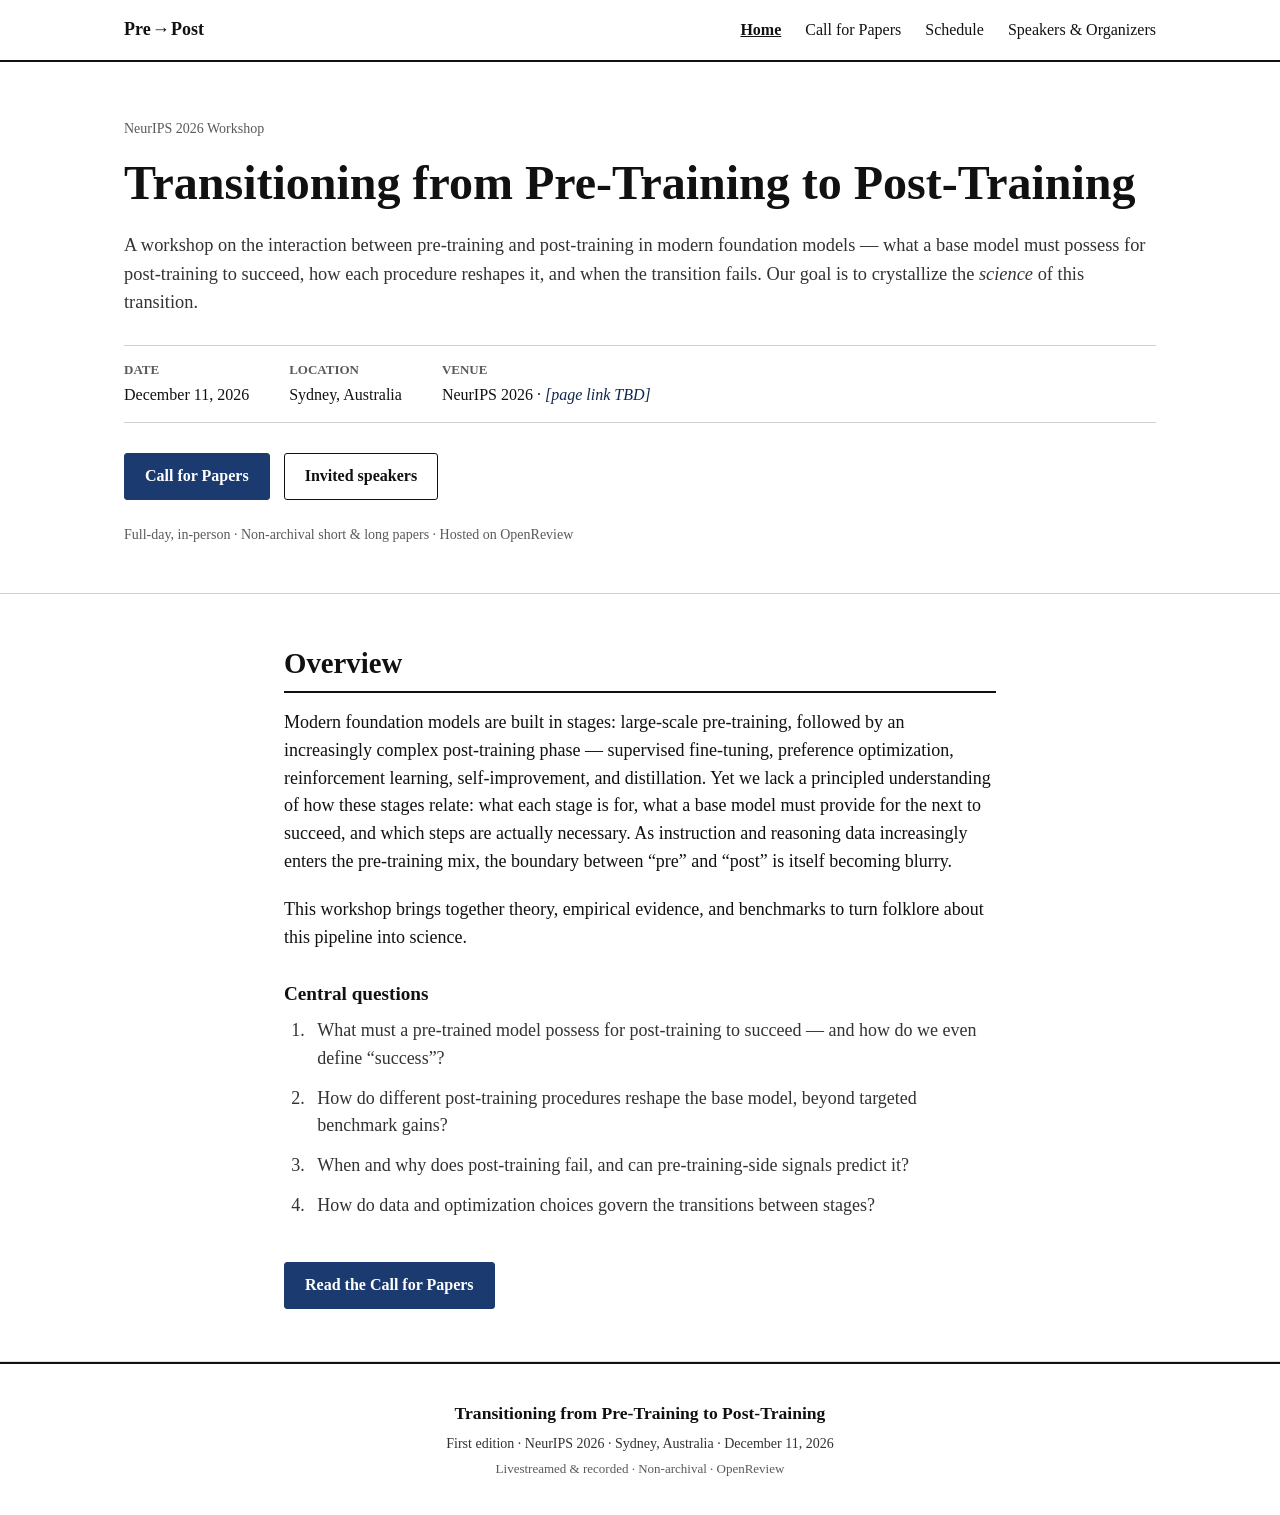
==== index.html @ a9bdc96d "Drop nav brand mark, add Anirudh Goyal as speaker, sort/update organizer affiliations - Remove the "" ====
<!DOCTYPE html>
<html lang="en">
<head>
  <meta charset="UTF-8" />
  <meta name="viewport" content="width=device-width, initial-scale=1.0" />
  <title>Transitioning from Pre-Training to Post-Training — NeurIPS 2026 Workshop</title>
  <meta name="description" content="A NeurIPS 2026 workshop on the interaction between pre-training and post-training in modern foundation models. Sydney, Australia, December 11, 2026." />
  <meta property="og:title" content="Transitioning from Pre-Training to Post-Training — NeurIPS 2026 Workshop" />
  <meta property="og:description" content="Crystallizing the science of the pre-training-to-post-training transition in foundation models." />
  <meta property="og:type" content="website" />
  <link rel="stylesheet" href="assets/style.css" />
</head>
<body>
  <a class="skip-link" href="#main">Skip to content</a>
  <header class="site-header" id="top">
    <nav class="nav" aria-label="Primary">
      <a class="nav__brand" href="index.html">
        <span class="nav__brand-text">Pre&#8202;→&#8202;Post</span>
      </a>
      <button class="nav__toggle" aria-expanded="false" aria-controls="nav-menu" aria-label="Toggle navigation">
        <span></span><span></span><span></span>
      </button>
      <ul class="nav__menu" id="nav-menu">
        <li><a href="index.html" aria-current="page">Home</a></li>
        <li><a href="call.html">Call for Papers</a></li>
        <li><a href="schedule.html">Schedule</a></li>
        <li><a href="speakers.html">Speakers & Organizers</a></li>
      </ul>
    </nav>
  </header>
  <main id="main">
    <section class="hero">
      <div class="wrap">
        <p class="hero__eyebrow">NeurIPS 2026 Workshop</p>
        <h1 class="hero__title">Transitioning from Pre-Training to Post-Training</h1>
        <p class="hero__lede">
          A workshop on the interaction between pre-training and post-training in modern
          foundation models &mdash; what a base model must possess for post-training to
          succeed, how each procedure reshapes it, and when the transition fails.
          Our goal is to crystallize the <em>science</em> of this transition.
        </p>
        <dl class="hero__facts">
          <div><dt>Date</dt><dd>December 11, 2026</dd></div>
          <div><dt>Location</dt><dd>Sydney, Australia</dd></div>
          <div><dt>Venue</dt><dd>NeurIPS 2026 &middot; <span class="tbd">page link TBD</span></dd></div>
        </dl>
        <div class="hero__actions">
          <a class="btn btn--primary" href="call.html">Call for Papers</a>
          <a class="btn btn--ghost" href="speakers.html">Invited speakers</a>
        </div>
        <p class="hero__meta">
          Full-day, in-person &middot; Non-archival short &amp; long papers &middot; Hosted on OpenReview
        </p>
      </div>
    </section>

    <section class="section">
      <div class="wrap wrap--narrow">
        <h2 class="section__title">Overview</h2>
        <p>
          Modern foundation models are built in stages: large-scale pre-training, followed by an
          increasingly complex post-training phase &mdash; supervised fine-tuning, preference
          optimization, reinforcement learning, self-improvement, and distillation. Yet we lack a
          principled understanding of how these stages relate: what each stage is for, what a base
          model must provide for the next to succeed, and which steps are actually necessary. As
          instruction and reasoning data increasingly enters the pre-training mix, the boundary
          between &ldquo;pre&rdquo; and &ldquo;post&rdquo; is itself becoming blurry.
        </p>
        <p>
          This workshop brings together theory, empirical evidence, and benchmarks to turn folklore
          about this pipeline into science.
        </p>
        <h3 class="subsection__title">Central questions</h3>
        <ol class="q-list">
          <li>What must a pre-trained model possess for post-training to succeed &mdash; and how do we even define &ldquo;success&rdquo;?</li>
          <li>How do different post-training procedures reshape the base model, beyond targeted benchmark gains?</li>
          <li>When and why does post-training fail, and can pre-training-side signals predict it?</li>
          <li>How do data and optimization choices govern the transitions between stages?</li>
        </ol>
        <div class="cta">
          <a class="btn btn--primary" href="call.html">Read the Call for Papers</a>
        </div>
      </div>
    </section>
  </main>
  <footer class="site-footer">
    <div class="wrap footer__inner">
      <p class="footer__title">Transitioning from Pre-Training to Post-Training</p>
      <p class="footer__sub">First edition &middot; NeurIPS 2026 &middot; Sydney, Australia &middot; December 11, 2026</p>
      <p class="footer__credit">Livestreamed &amp; recorded &middot; Non-archival &middot; OpenReview</p>
    </div>
  </footer>
  <script src="assets/script.js"></script>
</body>
</html>
---- assets/style.css ----
/* =========================================================
   Transitioning from Pre-Training to Post-Training
   NeurIPS 2026 Workshop
   ========================================================= */

:root {
  --paper:      #ffffff;
  --paper-alt:  #ffffff;
  --ink:        #111111;
  --ink-soft:   #333333;
  --ink-faint:  #5a5a5a;
  --line:       #cfcfcf;
  --line-soft:  #dedede;
  --accent:     #1a3a70;   /* plain academic navy */
  --accent-dk:  #12274d;
  --accent-tint:#eef1f6;
  --white:      #ffffff;

  --maxw: 1080px;
  --maxw-narrow: 760px;

  --serif: "Times New Roman", Times, "Liberation Serif", Georgia, serif;
  --sans:  "Times New Roman", Times, "Liberation Serif", Georgia, serif;
  --mono:  "Courier New", Courier, monospace;

  --r: 3px;
}

/* ---------- Reset / base ---------- */
*, *::before, *::after { box-sizing: border-box; }

html { scroll-behavior: smooth; scroll-padding-top: 60px; }

body {
  margin: 0;
  font-family: var(--sans);
  font-size: 18px;
  line-height: 1.55;
  color: var(--ink);
  background: var(--paper);
}

@media (prefers-reduced-motion: reduce) {
  html { scroll-behavior: auto; }
  * { animation: none !important; transition: none !important; }
}

h1, h2, h3 { font-family: var(--serif); font-weight: 700; line-height: 1.2; margin: 0; }
p { margin: 0 0 1.1em; }
a { color: var(--accent); text-decoration: underline; }
a:hover { color: var(--accent-dk); }
em { font-style: italic; }
strong { font-weight: 700; }

.wrap { max-width: var(--maxw); margin: 0 auto; padding: 0 24px; }
.wrap--narrow { max-width: var(--maxw-narrow); }

.skip-link {
  position: absolute; left: -999px; top: 0;
  background: var(--ink); color: var(--white);
  padding: 10px 16px; z-index: 200;
}
.skip-link:focus { left: 0; }

/* ---------- TBD placeholder marker ---------- */
.tbd {
  color: var(--accent-dk);
  font-style: italic;
}
.tbd::before { content: "["; }
.tbd::after { content: "]"; }

/* ---------- Header / nav ---------- */
.site-header {
  position: sticky; top: 0; z-index: 100;
  background: var(--paper);
  border-bottom: 2px solid var(--ink);
}
.nav {
  max-width: var(--maxw); margin: 0 auto; padding: 0 24px;
  height: 60px; display: flex; align-items: center; justify-content: space-between;
}
.nav__brand { display: inline-flex; align-items: center; gap: 8px; color: var(--ink); text-decoration: none; }
.nav__brand-text { font-family: var(--serif); font-weight: 700; font-size: 18px; }

.nav__menu {
  list-style: none; display: flex; gap: 24px; margin: 0; padding: 0;
}
.nav__menu a {
  color: var(--ink); font-size: 16px; font-weight: 400;
  padding: 6px 0; text-decoration: none;
}
.nav__menu a:hover { text-decoration: underline; }
.nav__menu a[aria-current] { font-weight: 700; text-decoration: underline; }

.nav__toggle {
  display: none; flex-direction: column; gap: 5px;
  background: none; border: 0; cursor: pointer; padding: 8px;
}
.nav__toggle span {
  width: 22px; height: 2px; background: var(--ink);
}
.nav__toggle[aria-expanded="true"] span:nth-child(1) { transform: translateY(7px) rotate(45deg); }
.nav__toggle[aria-expanded="true"] span:nth-child(2) { opacity: 0; }
.nav__toggle[aria-expanded="true"] span:nth-child(3) { transform: translateY(-7px) rotate(-45deg); }

/* ---------- Hero ---------- */
.hero {
  padding: 56px 0 48px;
  background: var(--paper);
  border-bottom: 1px solid var(--line);
}
.hero__eyebrow {
  font-family: var(--sans); font-size: 14px;
  color: var(--ink-faint);
  margin: 0 0 14px;
}
.hero__title {
  font-size: clamp(2rem, 5vw, 3rem);
  margin: 0 0 20px;
}
.hero__lede {
  font-size: clamp(1rem, 2vw, 1.15rem);
  color: var(--ink-soft); margin: 0 0 28px;
}

.hero__facts {
  display: flex; flex-wrap: wrap; gap: 10px 40px; margin: 0 0 30px; padding: 14px 0;
  border-top: 1px solid var(--line); border-bottom: 1px solid var(--line);
}
.hero__facts div { margin: 0; }
.hero__facts dt {
  font-size: 13px; text-transform: uppercase;
  color: var(--ink-faint); font-weight: 700; margin: 0 0 3px;
}
.hero__facts dd { margin: 0; font-size: 16px; font-weight: 400; color: var(--ink); }

.hero__actions { display: flex; flex-wrap: wrap; gap: 14px; margin: 0 0 24px; }
.hero__meta { font-size: 14px; color: var(--ink-faint); margin: 0; }

/* ---------- Buttons ---------- */
.btn {
  display: inline-flex; align-items: center; justify-content: center;
  font-family: var(--sans); font-size: 16px; font-weight: 700;
  padding: 10px 20px; border-radius: var(--r); border: 1px solid var(--ink);
  cursor: pointer; text-decoration: none;
}
.btn:hover { text-decoration: underline; }
.btn--primary { background: var(--accent); color: var(--white); border-color: var(--accent); }
.btn--primary:hover { background: var(--accent-dk); border-color: var(--accent-dk); }
.btn--ghost { background: transparent; color: var(--ink); border-color: var(--ink); }
.btn--ghost:hover { background: var(--paper-alt); }

/* ---------- Inner page header ---------- */
.page-header {
  padding: 44px 0 36px;
  background: var(--paper);
  border-bottom: 1px solid var(--line);
}
.page-header__eyebrow {
  font-family: var(--sans); font-size: 14px;
  color: var(--ink-faint); margin: 0 0 10px;
}
.page-header__title { font-size: clamp(1.8rem, 4vw, 2.4rem); margin: 0; }
.page-header__intro { color: var(--ink-soft); margin: 14px 0 0; font-size: 1.05rem; }

.cta { margin-top: 30px; }

/* ---------- Sections ---------- */
.section { padding: 52px 0; border-bottom: 1px solid var(--line-soft); }
.section--alt { background: var(--paper-alt); }
.section__title {
  font-size: clamp(1.4rem, 3vw, 1.8rem);
  margin: 0 0 16px;
  padding-bottom: 10px;
  border-bottom: 2px solid var(--ink);
}
.section__intro { color: var(--ink-soft); max-width: 68ch; margin: 14px 0 26px; }

.subsection__title { font-size: 1.2rem; margin: 30px 0 12px; }

/* ---------- Overview ---------- */
.callout {
  background: var(--paper-alt);
  border: 1px solid var(--line);
  border-left: 3px solid var(--ink);
  padding: 20px 24px; margin: 28px 0;
}
.callout__title { font-size: 1.1rem; margin: 0 0 8px; }
.callout p { margin: 0; color: var(--ink-soft); }

.q-list { margin: 0; padding-left: 1.4em; list-style: decimal; }
.q-list li {
  padding: 0 0 12px 8px; margin: 0;
  color: var(--ink-soft);
}

/* ---------- Topic cards ---------- */
.cards {
  display: grid; grid-template-columns: repeat(auto-fill, minmax(280px, 1fr));
  gap: 16px;
}
.card {
  background: var(--paper); border: 1px solid var(--line);
  padding: 20px 20px 18px;
}
.card__title { font-size: 1.1rem; margin: 0 0 8px; }
.card p { margin: 0; font-size: 15.5px; color: var(--ink-soft); }

/* ---------- Topics list ---------- */
.topics-list {
  list-style: none;
  max-width: 940px;
  margin: 4px 0 0;
  padding: 0;
}
.topics-list li {
  display: grid;
  grid-template-columns: 24px minmax(0, 1fr);
  gap: 10px;
  padding: 19px 14px 19px 8px;
}
.topics-list li::before {
  content: "\2022";
  color: var(--accent);
  font-size: 1.55rem;
  line-height: 1;
  transform: translateY(1px);
}
.topics-list__content h3 {
  margin: 0 0 5px;
  font-size: 1.08rem;
  color: var(--ink);
}
.topics-list__content p {
  margin: 0;
  color: var(--ink-soft);
  font-size: 16px;
  line-height: 1.55;
}

/* ---------- CFP facts ---------- */
.facts { list-style: none; margin: 20px 0; padding: 0; border-top: 1px solid var(--line); }
.facts li {
  display: flex; gap: 20px; padding: 12px 2px;
  border-bottom: 1px solid var(--line); flex-wrap: wrap;
}
.facts__k {
  flex: 0 0 170px; font-weight: 700; color: var(--ink);
  font-size: 15px;
}
.facts__v { flex: 1 1 260px; color: var(--ink-soft); }
.note {
  font-size: 15px; color: var(--ink-faint);
  background: var(--paper-alt); padding: 12px 16px;
  border: 1px solid var(--line);
}
.section--alt .note { background: var(--white); }

/* ---------- Timeline / dates ---------- */
.timeline { list-style: none; margin: 6px 0 0; padding: 0; }
.timeline__item {
  display: flex; align-items: baseline; gap: 20px;
  padding: 13px 0; border-bottom: 1px solid var(--line); flex-wrap: wrap;
}
.timeline__item:last-child { border-bottom: 0; }
.timeline__date {
  flex: 0 0 150px; font-family: var(--serif); font-size: 15px;
  font-weight: 700; color: var(--ink);
}
.timeline__label { flex: 1 1 auto; color: var(--ink-soft); }
.timeline__item.is-past { opacity: .55; }
.timeline__item.is-past .timeline__label { text-decoration: line-through; }

/* ---------- Schedule ---------- */
.schedule { width: 100%; border-collapse: collapse; margin-top: 6px; font-size: 16px; }
.schedule td { padding: 12px 14px; border-bottom: 1px solid var(--line); vertical-align: top; }
.schedule__time {
  font-family: var(--serif); font-size: 15px; font-weight: 700; color: var(--ink);
  white-space: nowrap; width: 140px;
}
.schedule__highlight { font-weight: 700; }
.muted { color: var(--ink-faint); font-size: .9em; }

/* ---------- People (speakers & organizers, clickable) ---------- */
.people {
  display: grid; grid-template-columns: repeat(auto-fill, minmax(210px, 1fr));
  gap: 20px;
}
.orgs {
  display: grid; grid-template-columns: repeat(auto-fill, minmax(190px, 1fr));
  gap: 16px;
}
.person {
  display: flex; flex-direction: column; align-items: center; text-align: center;
  gap: 4px; background: var(--paper); border: 1px solid var(--line);
  padding: 22px 18px 20px; color: var(--ink); text-decoration: none;
}
.person:hover { border-color: var(--ink); }
.person__name { font-family: var(--serif); font-weight: 700; font-size: 1.08rem; margin-top: 4px; }
.person__affil { font-size: 14px; color: var(--ink-soft); }
.person__ext { font-size: .72em; color: var(--ink-faint); vertical-align: super; }
.orgs .person__name { font-size: 1rem; }
.orgs .person__affil { font-size: 13px; color: var(--ink-faint); }

/* Avatar: <img> headshot, or initials fallback for a missing photo */
.avatar {
  width: 104px; height: 104px; border-radius: 50%;
  margin: 0 auto 12px; overflow: hidden;
  display: flex; align-items: center; justify-content: center;
  background: var(--paper-alt);
  border: 1px solid var(--line);
  font-family: var(--serif); font-weight: 700; font-size: 28px; color: var(--ink-soft);
}
img.avatar { object-fit: cover; display: block; }
.avatar[data-initials]::after { content: attr(data-initials); }
.avatar--sm { width: 72px; height: 72px; font-size: 20px; margin-bottom: 10px; }

/* ---------- Accepted papers empty state ---------- */
.empty-state {
  border: 1px dashed var(--line);
  padding: 40px 20px; text-align: center; background: var(--paper);
}
.section--alt .empty-state { background: var(--paper); }

/* ---------- Contact ---------- */
.contact p { font-size: 1.05rem; }

/* ---------- Footer ---------- */
.site-footer {
  background: var(--paper); color: var(--ink-soft); padding: 36px 0;
  border-top: 2px solid var(--ink);
}
.footer__inner { text-align: center; }
.footer__title { font-family: var(--serif); font-size: 1.1rem; color: var(--ink); margin: 0 0 6px; font-weight: 700; }
.footer__sub { font-size: 14px; margin: 0 0 4px; color: var(--ink-soft); }
.footer__credit { font-size: 13px; margin: 0; color: var(--ink-faint); }
.site-footer .tbd { color: var(--ink-faint); }

/* ---------- Responsive ---------- */
@media (max-width: 820px) {
  .nav__toggle { display: flex; }
  .nav__menu {
    position: absolute; top: 60px; left: 0; right: 0;
    flex-direction: column; gap: 0;
    background: var(--paper); border-bottom: 1px solid var(--line);
    padding: 8px 0;
    max-height: 0; overflow: hidden; transition: max-height .28s ease;
  }
  .nav__menu.is-open { max-height: 460px; }
  .nav__menu li { border-top: 1px solid var(--line-soft); }
  .nav__menu li:first-child { border-top: 0; }
  .nav__menu a { display: block; padding: 13px 24px; }
}

@media (max-width: 560px) {
  body { font-size: 17px; }
  .hero { padding: 44px 0 36px; }
  .section { padding: 40px 0; }
  .facts li, .timeline__item { gap: 6px 16px; }
  .facts__k { flex-basis: 100%; }
  .schedule__time { width: auto; }
}
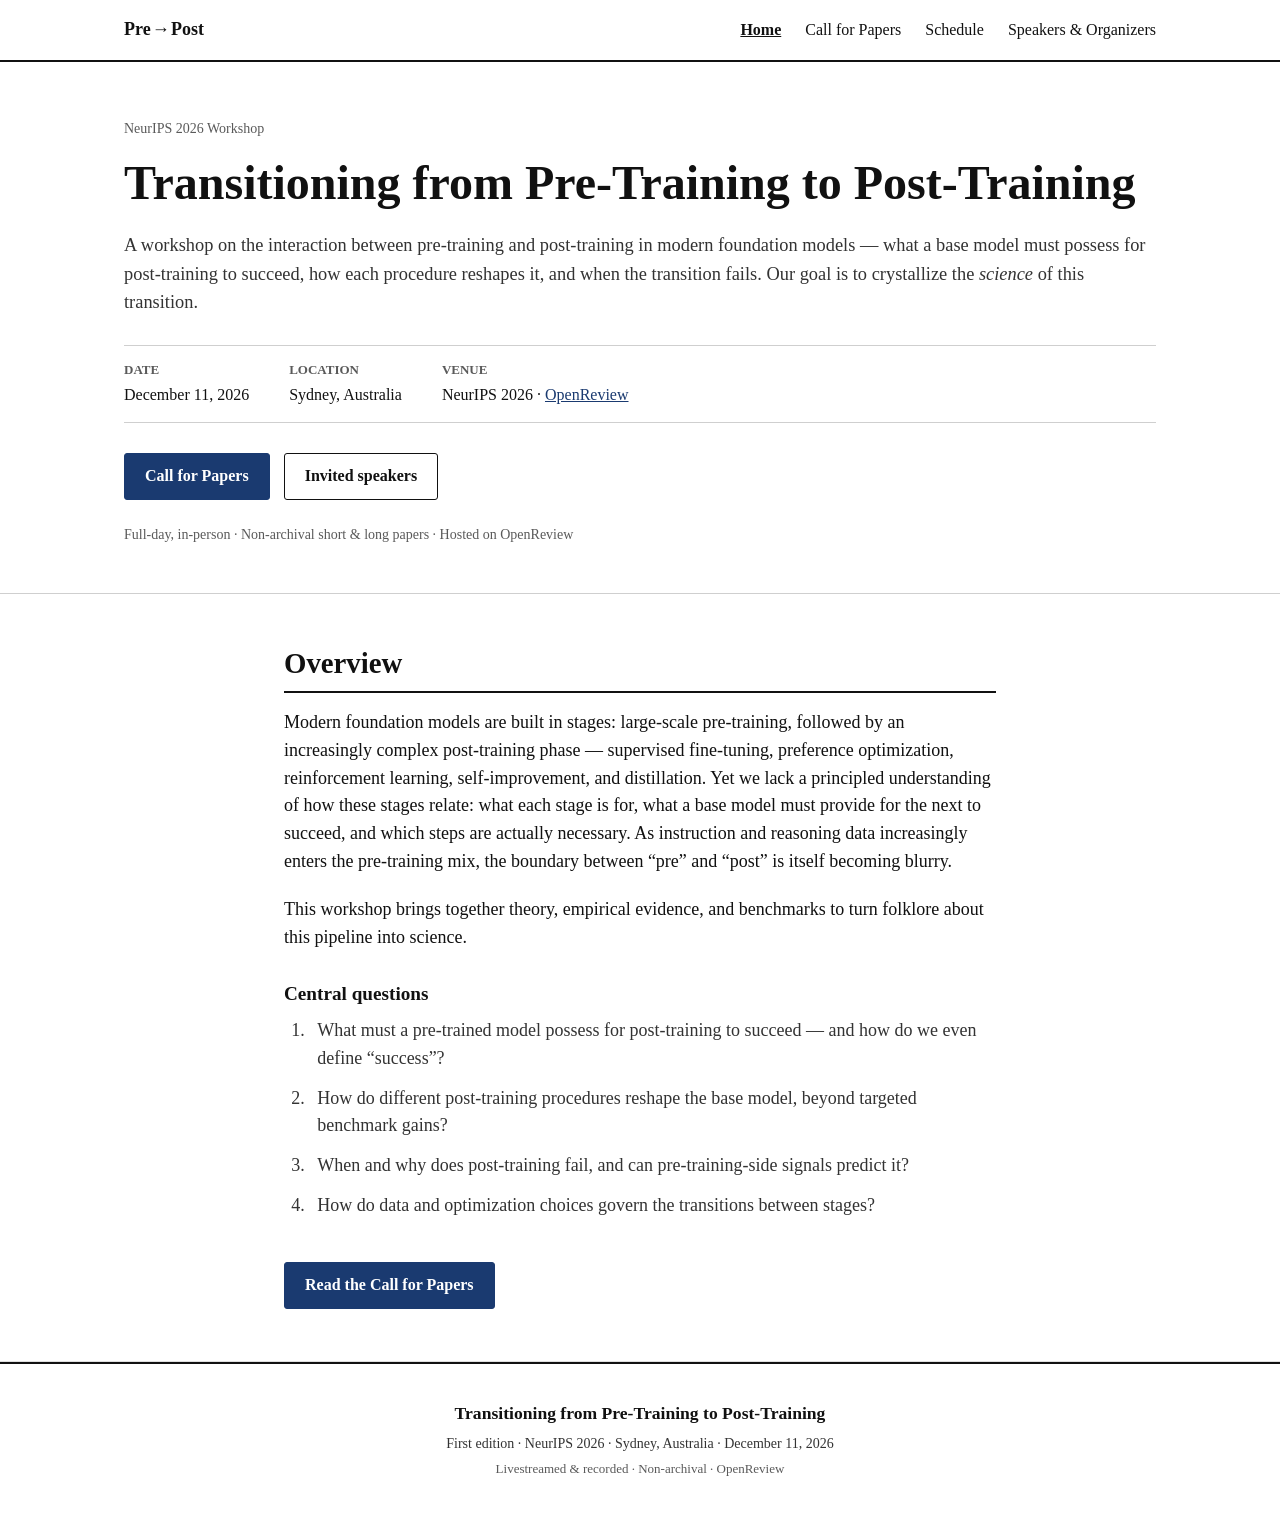
==== commit 14eb90ee: "Fill in venue page link with OpenReview workshop link Also sync the generator's still-TBD submission" ====
--- a/index.html
+++ b/index.html
@@ -42,7 +42,7 @@
         <dl class="hero__facts">
           <div><dt>Date</dt><dd>December 11, 2026</dd></div>
           <div><dt>Location</dt><dd>Sydney, Australia</dd></div>
-          <div><dt>Venue</dt><dd>NeurIPS 2026 &middot; <span class="tbd">page link TBD</span></dd></div>
+          <div><dt>Venue</dt><dd>NeurIPS 2026 &middot; <a href="https://openreview.net/group?id=NeurIPS.cc/2026/Workshop/Pre-to-Post">OpenReview</a></dd></div>
         </dl>
         <div class="hero__actions">
           <a class="btn btn--primary" href="call.html">Call for Papers</a>
--- a/assets/style.css
+++ b/assets/style.css
@@ -284,37 +284,39 @@
 
 /* ---------- People (speakers & organizers, clickable) ---------- */
 .people {
-  display: grid; grid-template-columns: repeat(auto-fill, minmax(210px, 1fr));
-  gap: 20px;
+  display: flex; flex-wrap: wrap; justify-content: center;
+  gap: 26px;
 }
 .orgs {
-  display: grid; grid-template-columns: repeat(auto-fill, minmax(190px, 1fr));
-  gap: 16px;
+  display: flex; flex-wrap: wrap; justify-content: center;
+  gap: 22px;
 }
 .person {
   display: flex; flex-direction: column; align-items: center; text-align: center;
   gap: 4px; background: var(--paper); border: 1px solid var(--line);
-  padding: 22px 18px 20px; color: var(--ink); text-decoration: none;
-}
+  padding: 28px 22px 24px; color: var(--ink); text-decoration: none;
+  width: 240px; box-sizing: border-box;
+}
+.orgs .person { width: 220px; padding: 24px 18px 22px; }
 .person:hover { border-color: var(--ink); }
-.person__name { font-family: var(--serif); font-weight: 700; font-size: 1.08rem; margin-top: 4px; }
-.person__affil { font-size: 14px; color: var(--ink-soft); }
+.person__name { font-family: var(--serif); font-weight: 700; font-size: 1.18rem; margin-top: 6px; }
+.person__affil { font-size: 15px; color: var(--ink-soft); }
 .person__ext { font-size: .72em; color: var(--ink-faint); vertical-align: super; }
-.orgs .person__name { font-size: 1rem; }
-.orgs .person__affil { font-size: 13px; color: var(--ink-faint); }
+.orgs .person__name { font-size: 1.08rem; }
+.orgs .person__affil { font-size: 14px; color: var(--ink-faint); }
 
 /* Avatar: <img> headshot, or initials fallback for a missing photo */
 .avatar {
-  width: 104px; height: 104px; border-radius: 50%;
-  margin: 0 auto 12px; overflow: hidden;
+  width: 128px; height: 128px; border-radius: 50%;
+  margin: 0 auto 14px; overflow: hidden;
   display: flex; align-items: center; justify-content: center;
   background: var(--paper-alt);
   border: 1px solid var(--line);
-  font-family: var(--serif); font-weight: 700; font-size: 28px; color: var(--ink-soft);
+  font-family: var(--serif); font-weight: 700; font-size: 32px; color: var(--ink-soft);
 }
 img.avatar { object-fit: cover; display: block; }
 .avatar[data-initials]::after { content: attr(data-initials); }
-.avatar--sm { width: 72px; height: 72px; font-size: 20px; margin-bottom: 10px; }
+.avatar--sm { width: 92px; height: 92px; font-size: 24px; margin-bottom: 12px; }
 
 /* ---------- Accepted papers empty state ---------- */
 .empty-state {
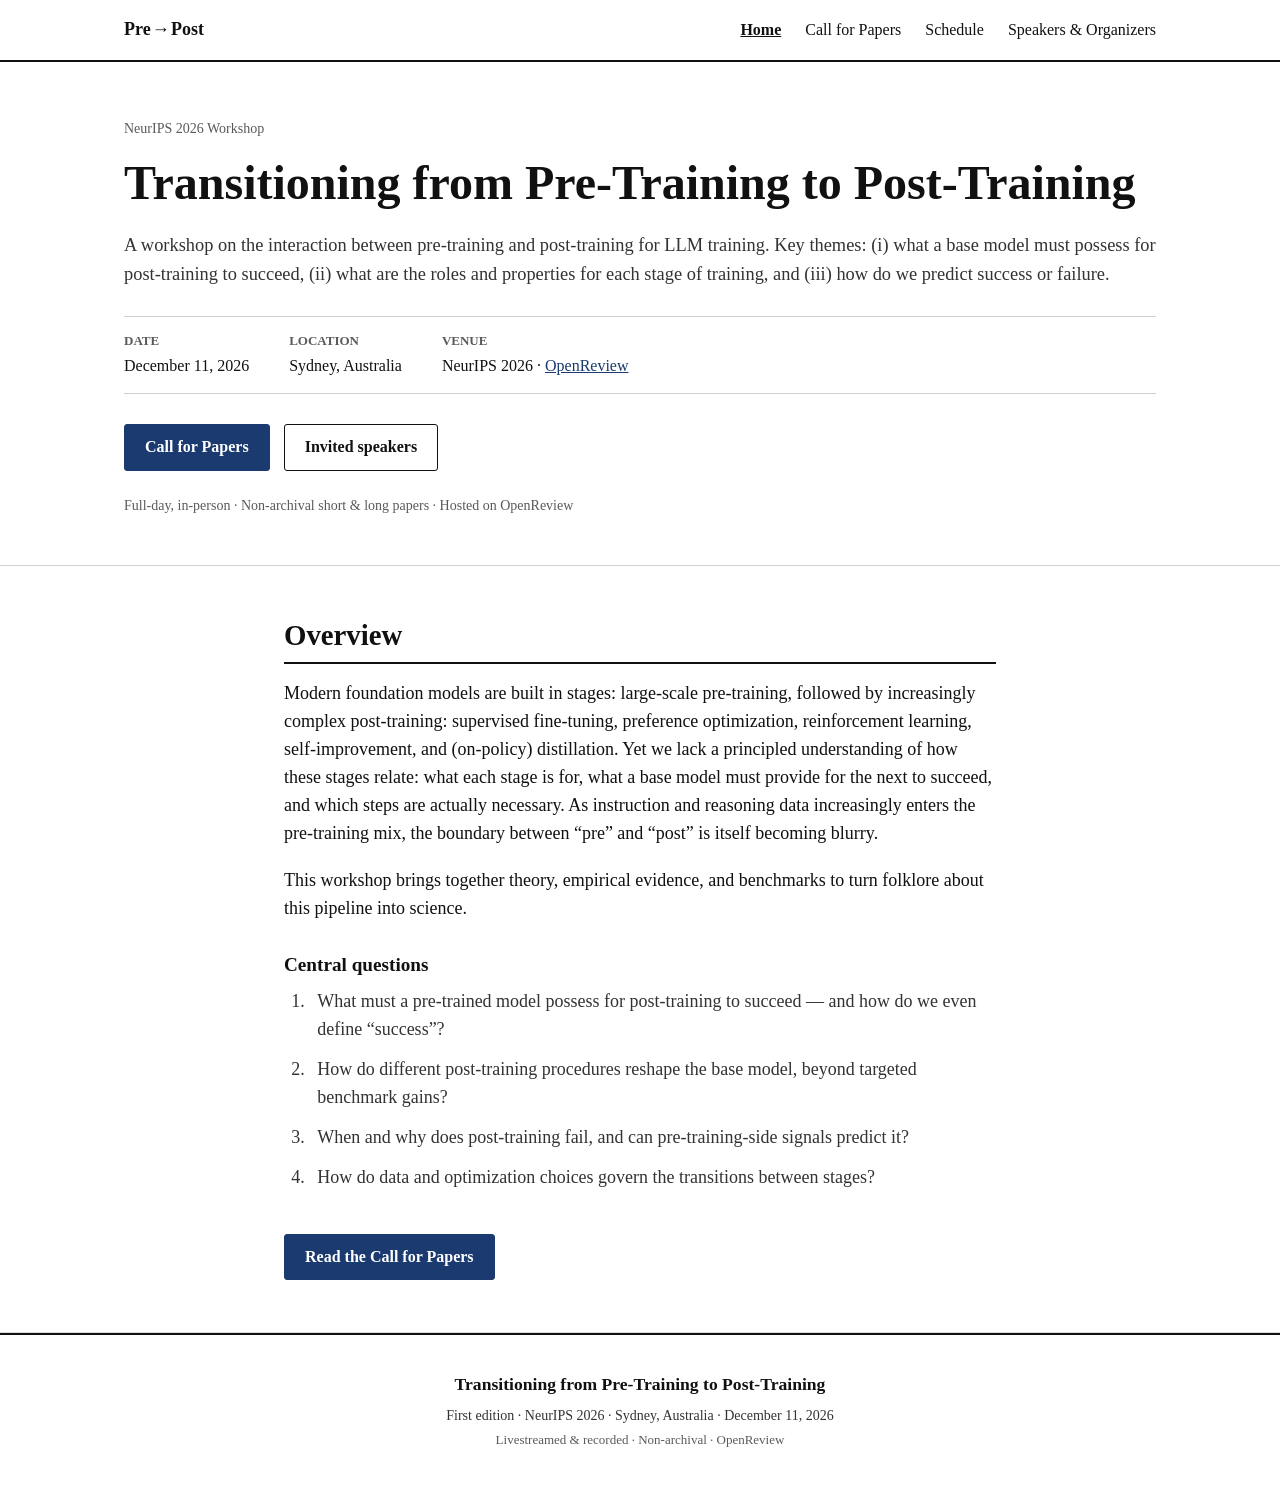
==== commit d380b4ce: "Update index.html" ====
--- a/index.html
+++ b/index.html
@@ -4,8 +4,8 @@
   <meta charset="UTF-8" />
   <meta name="viewport" content="width=device-width, initial-scale=1.0" />
   <title>Transitioning from Pre-Training to Post-Training — NeurIPS 2026 Workshop</title>
-  <meta name="description" content="A NeurIPS 2026 workshop on the interaction between pre-training and post-training in modern foundation models. Sydney, Australia, December 11, 2026." />
-  <meta property="og:title" content="Transitioning from Pre-Training to Post-Training — NeurIPS 2026 Workshop" />
+  <meta name="description" content="A NeurIPS 2026 workshop on the interaction between pre-training and post-training for LLM training. Sydney, Australia, December 11, 2026." />
+  <meta property="og:title" content="Transitioning from Pre-Training to Post-Training; NeurIPS 2026 Workshop" />
   <meta property="og:description" content="Crystallizing the science of the pre-training-to-post-training transition in foundation models." />
   <meta property="og:type" content="website" />
   <link rel="stylesheet" href="assets/style.css" />
@@ -34,10 +34,11 @@
         <p class="hero__eyebrow">NeurIPS 2026 Workshop</p>
         <h1 class="hero__title">Transitioning from Pre-Training to Post-Training</h1>
         <p class="hero__lede">
-          A workshop on the interaction between pre-training and post-training in modern
-          foundation models &mdash; what a base model must possess for post-training to
-          succeed, how each procedure reshapes it, and when the transition fails.
-          Our goal is to crystallize the <em>science</em> of this transition.
+          A workshop on the interaction between pre-training and post-training for LLM training.
+          Key themes: (i) what a base model must possess for post-training to succeed,
+          (ii) what are the roles and properties for each stage of training, and
+          (iii) how do we predict success or failure.
+          <!-- Our goal is to crystallize the <em>science</em> of this transition. -->
         </p>
         <dl class="hero__facts">
           <div><dt>Date</dt><dd>December 11, 2026</dd></div>
@@ -58,9 +59,9 @@
       <div class="wrap wrap--narrow">
         <h2 class="section__title">Overview</h2>
         <p>
-          Modern foundation models are built in stages: large-scale pre-training, followed by an
-          increasingly complex post-training phase &mdash; supervised fine-tuning, preference
-          optimization, reinforcement learning, self-improvement, and distillation. Yet we lack a
+          Modern foundation models are built in stages: large-scale pre-training, followed by
+          increasingly complex post-training: supervised fine-tuning, preference
+          optimization, reinforcement learning, self-improvement, and (on-policy) distillation. Yet we lack a
           principled understanding of how these stages relate: what each stage is for, what a base
           model must provide for the next to succeed, and which steps are actually necessary. As
           instruction and reasoning data increasingly enters the pre-training mix, the boundary
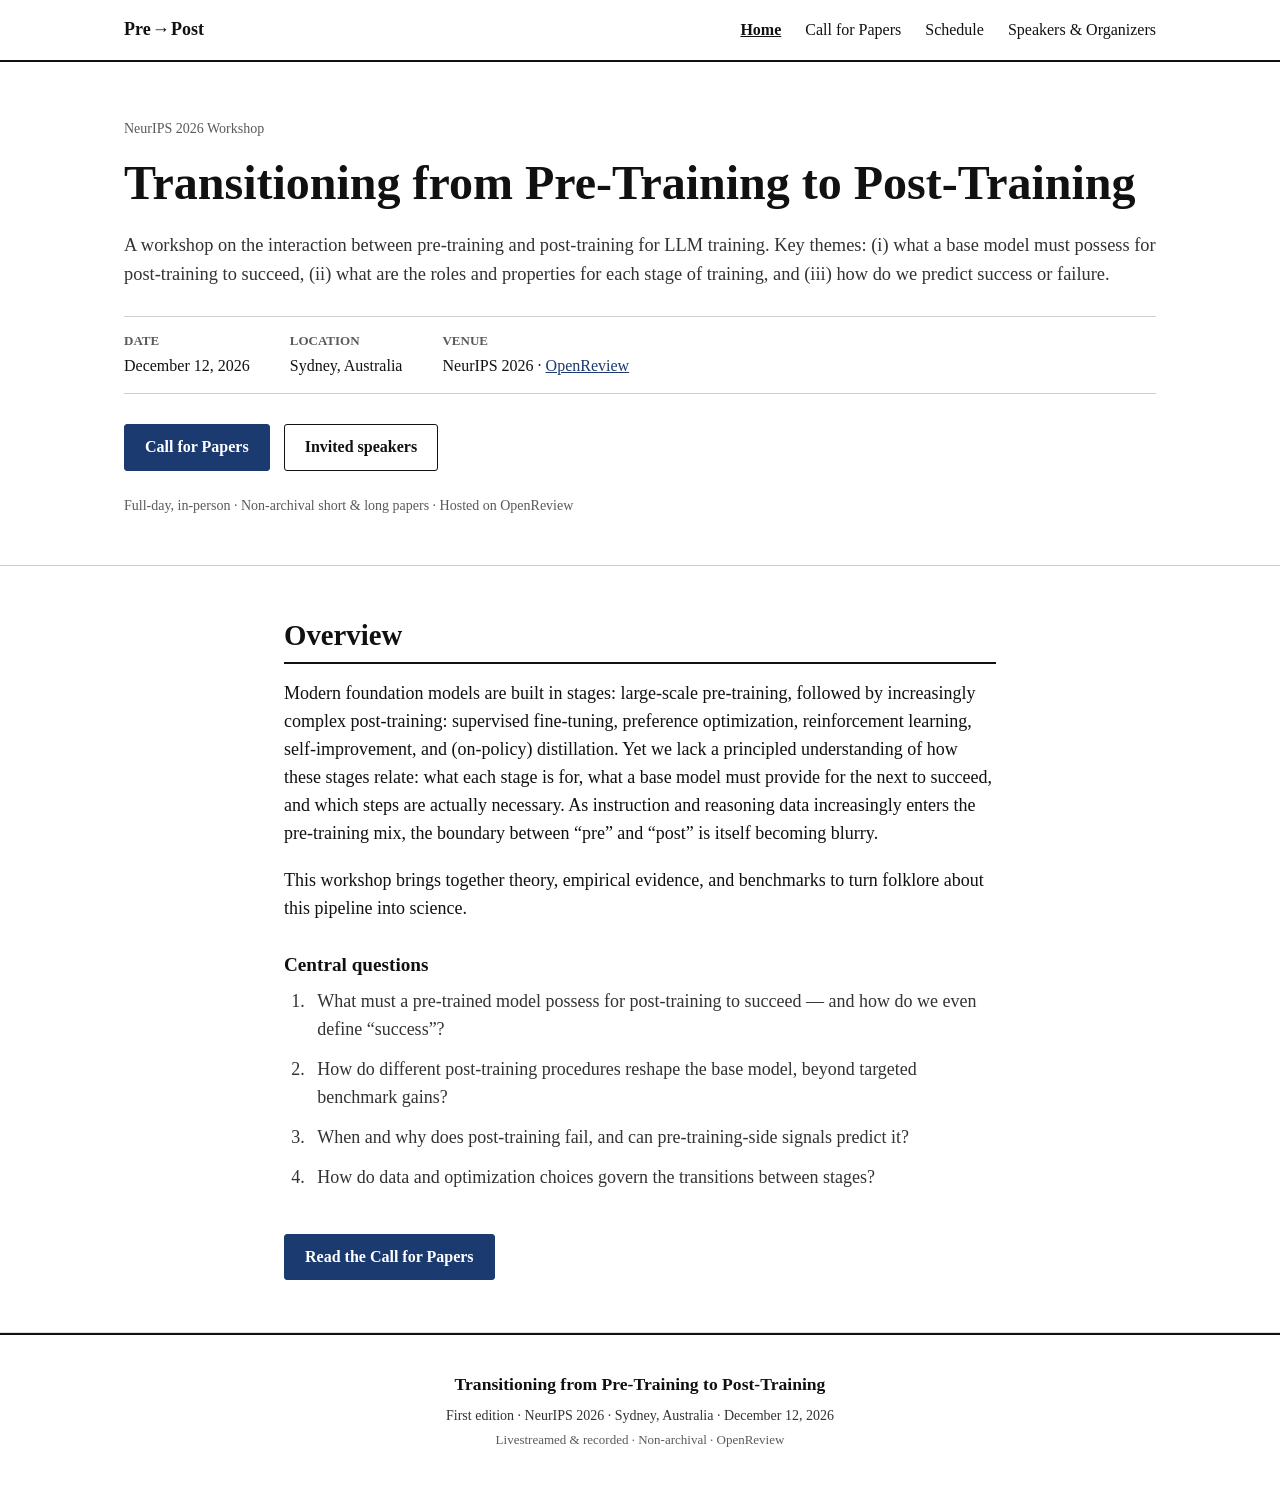
==== commit ccb32d24: "Change workshop date to December 12, 2026 Co-Authored-By: Claude Opus 5.5 <noreply@anthropic.com> Cl" ====
--- a/index.html
+++ b/index.html
@@ -4,7 +4,7 @@
   <meta charset="UTF-8" />
   <meta name="viewport" content="width=device-width, initial-scale=1.0" />
   <title>Transitioning from Pre-Training to Post-Training — NeurIPS 2026 Workshop</title>
-  <meta name="description" content="A NeurIPS 2026 workshop on the interaction between pre-training and post-training for LLM training. Sydney, Australia, December 11, 2026." />
+  <meta name="description" content="A NeurIPS 2026 workshop on the interaction between pre-training and post-training for LLM training. Sydney, Australia, December 12, 2026." />
   <meta property="og:title" content="Transitioning from Pre-Training to Post-Training; NeurIPS 2026 Workshop" />
   <meta property="og:description" content="Crystallizing the science of the pre-training-to-post-training transition in foundation models." />
   <meta property="og:type" content="website" />
@@ -41,7 +41,7 @@
           <!-- Our goal is to crystallize the <em>science</em> of this transition. -->
         </p>
         <dl class="hero__facts">
-          <div><dt>Date</dt><dd>December 11, 2026</dd></div>
+          <div><dt>Date</dt><dd>December 12, 2026</dd></div>
           <div><dt>Location</dt><dd>Sydney, Australia</dd></div>
           <div><dt>Venue</dt><dd>NeurIPS 2026 &middot; <a href="https://openreview.net/group?id=NeurIPS.cc/2026/Workshop/Pre-to-Post">OpenReview</a></dd></div>
         </dl>
@@ -87,7 +87,7 @@
   <footer class="site-footer">
     <div class="wrap footer__inner">
       <p class="footer__title">Transitioning from Pre-Training to Post-Training</p>
-      <p class="footer__sub">First edition &middot; NeurIPS 2026 &middot; Sydney, Australia &middot; December 11, 2026</p>
+      <p class="footer__sub">First edition &middot; NeurIPS 2026 &middot; Sydney, Australia &middot; December 12, 2026</p>
       <p class="footer__credit">Livestreamed &amp; recorded &middot; Non-archival &middot; OpenReview</p>
     </div>
   </footer>
--- a/assets/style.css
+++ b/assets/style.css
@@ -14,6 +14,9 @@
   --accent:     #1a3a70;   /* plain academic navy */
   --accent-dk:  #12274d;
   --accent-tint:#eef1f6;
+  --alert:      #a32015;   /* announcements / deadline changes */
+  --alert-line: #e0b4ae;
+  --alert-tint: #fdf3f1;
   --white:      #ffffff;
 
   --maxw: 1080px;
@@ -189,6 +192,21 @@
 .callout__title { font-size: 1.1rem; margin: 0 0 8px; }
 .callout p { margin: 0; color: var(--ink-soft); }
 
+/* ---------- Announcement (deadline changes, urgent notices) ---------- */
+.announce {
+  background: var(--alert-tint);
+  border: 1px solid var(--alert-line);
+  border-left: 3px solid var(--alert);
+  padding: 18px 22px; margin: 24px 0 0;
+}
+.announce p { margin: 0; color: var(--ink-soft); }
+.announce .announce__title {
+  font-family: var(--serif); font-weight: 700; font-size: 1.05rem;
+  color: var(--alert); margin: 0 0 6px;
+  text-transform: uppercase; letter-spacing: .06em;
+}
+.announce strong { color: var(--ink); }
+
 .q-list { margin: 0; padding-left: 1.4em; list-style: decimal; }
 .q-list li {
   padding: 0 0 12px 8px; margin: 0;
@@ -269,6 +287,12 @@
   font-weight: 700; color: var(--ink);
 }
 .timeline__label { flex: 1 1 auto; color: var(--ink-soft); }
+.extended {
+  display: inline-block; margin-left: 8px;
+  font-size: 13px; font-weight: 700; letter-spacing: .02em;
+  color: var(--alert);
+}
+.extended del { font-weight: 400; color: var(--ink-faint); }
 .timeline__item.is-past { opacity: .55; }
 .timeline__item.is-past .timeline__label { text-decoration: line-through; }
 
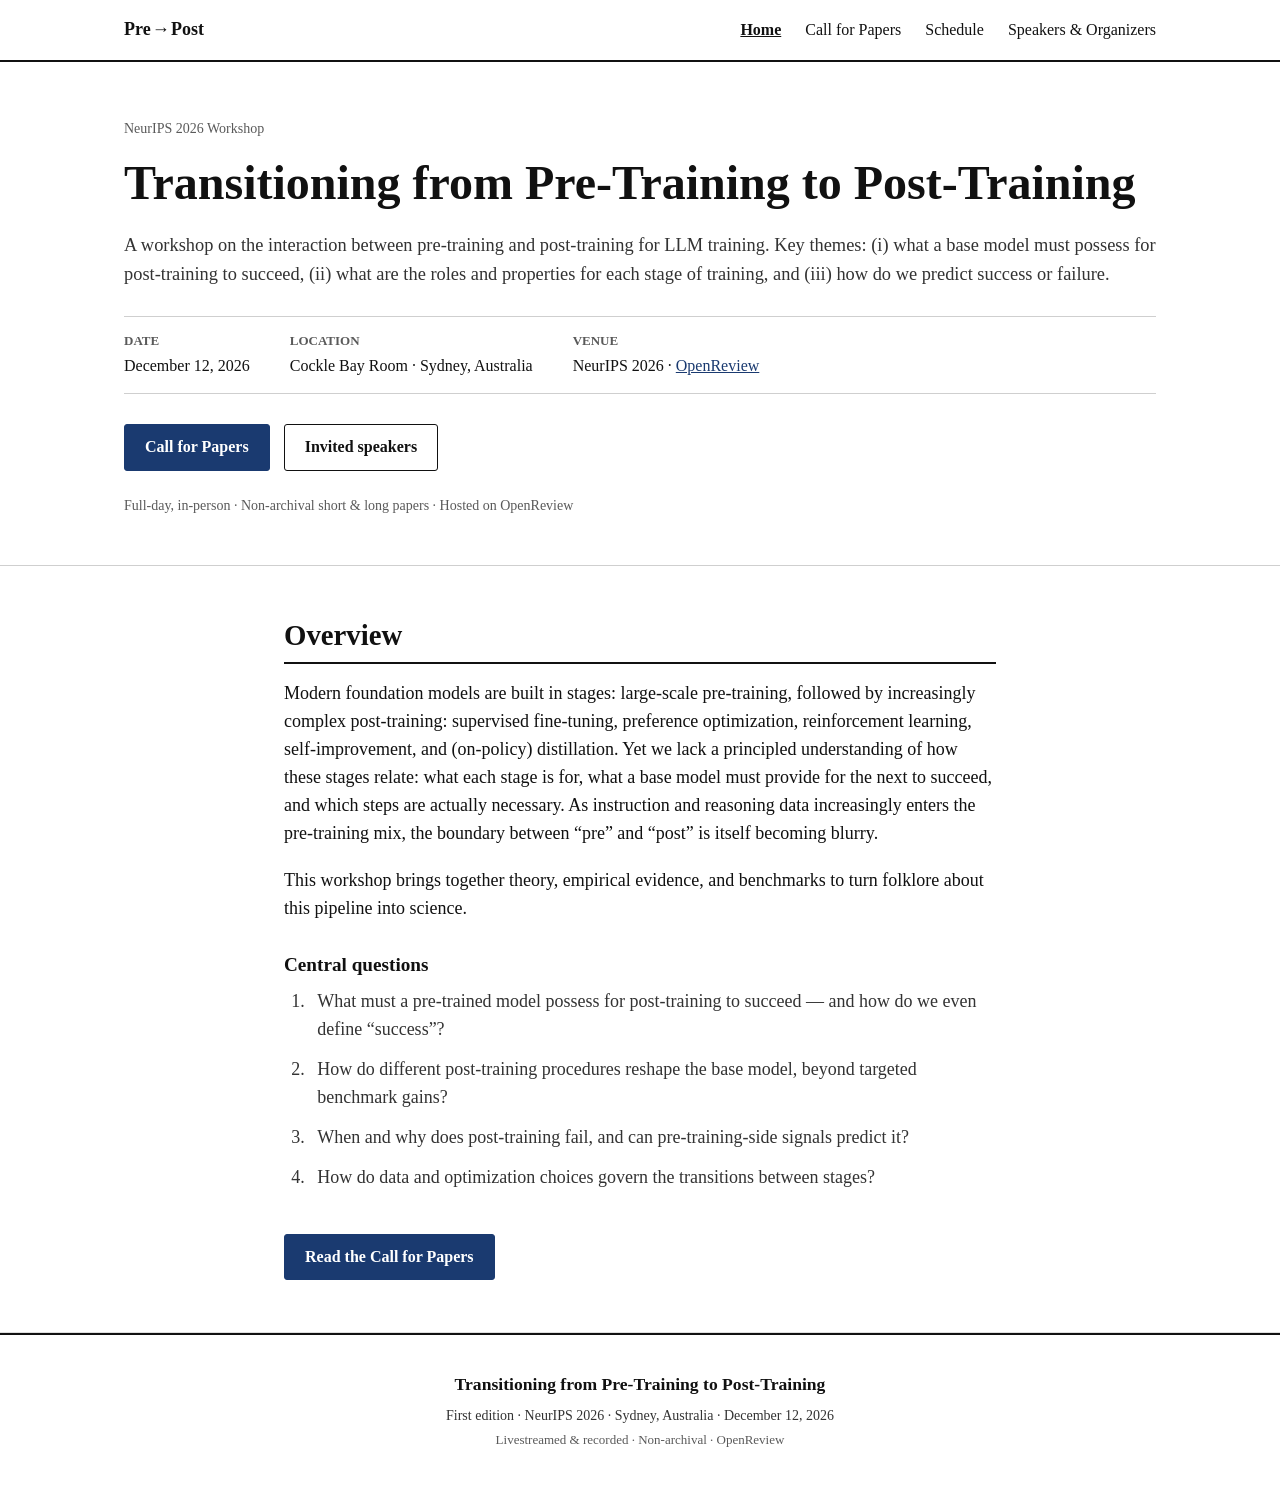
==== commit 42bfcce0: "Update speakers, schedule format, and venue room - Remove Sergey Levine, Hanna Hajishirzi, and Jason" ====
--- a/index.html
+++ b/index.html
@@ -42,7 +42,7 @@
         </p>
         <dl class="hero__facts">
           <div><dt>Date</dt><dd>December 12, 2026</dd></div>
-          <div><dt>Location</dt><dd>Sydney, Australia</dd></div>
+          <div><dt>Location</dt><dd>Cockle Bay Room &middot; Sydney, Australia</dd></div>
           <div><dt>Venue</dt><dd>NeurIPS 2026 &middot; <a href="https://openreview.net/group?id=NeurIPS.cc/2026/Workshop/Pre-to-Post">OpenReview</a></dd></div>
         </dl>
         <div class="hero__actions">
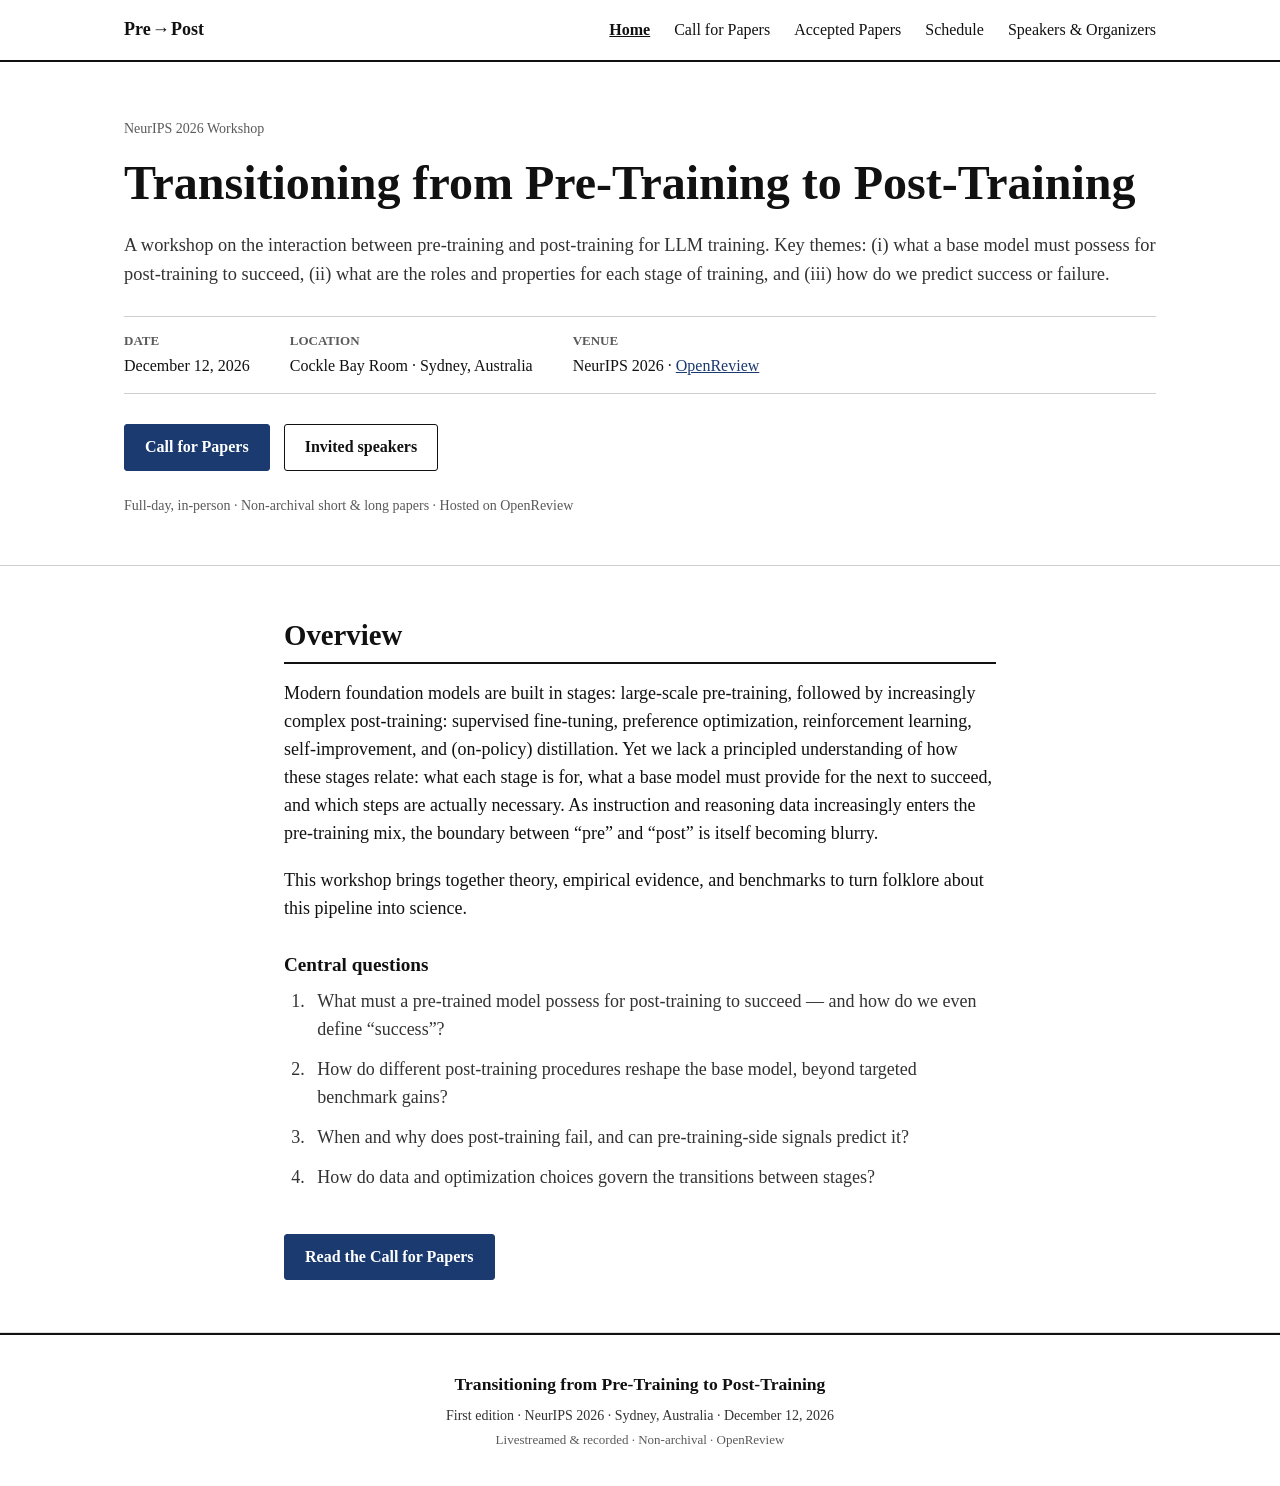
==== commit d1b5b96b: "Add accepted papers instructions page; revise schedule New "Accepted Papers" page and nav tab coveri" ====
--- a/index.html
+++ b/index.html
@@ -23,6 +23,7 @@
       <ul class="nav__menu" id="nav-menu">
         <li><a href="index.html" aria-current="page">Home</a></li>
         <li><a href="call.html">Call for Papers</a></li>
+        <li><a href="accepted.html">Accepted Papers</a></li>
         <li><a href="schedule.html">Schedule</a></li>
         <li><a href="speakers.html">Speakers & Organizers</a></li>
       </ul>
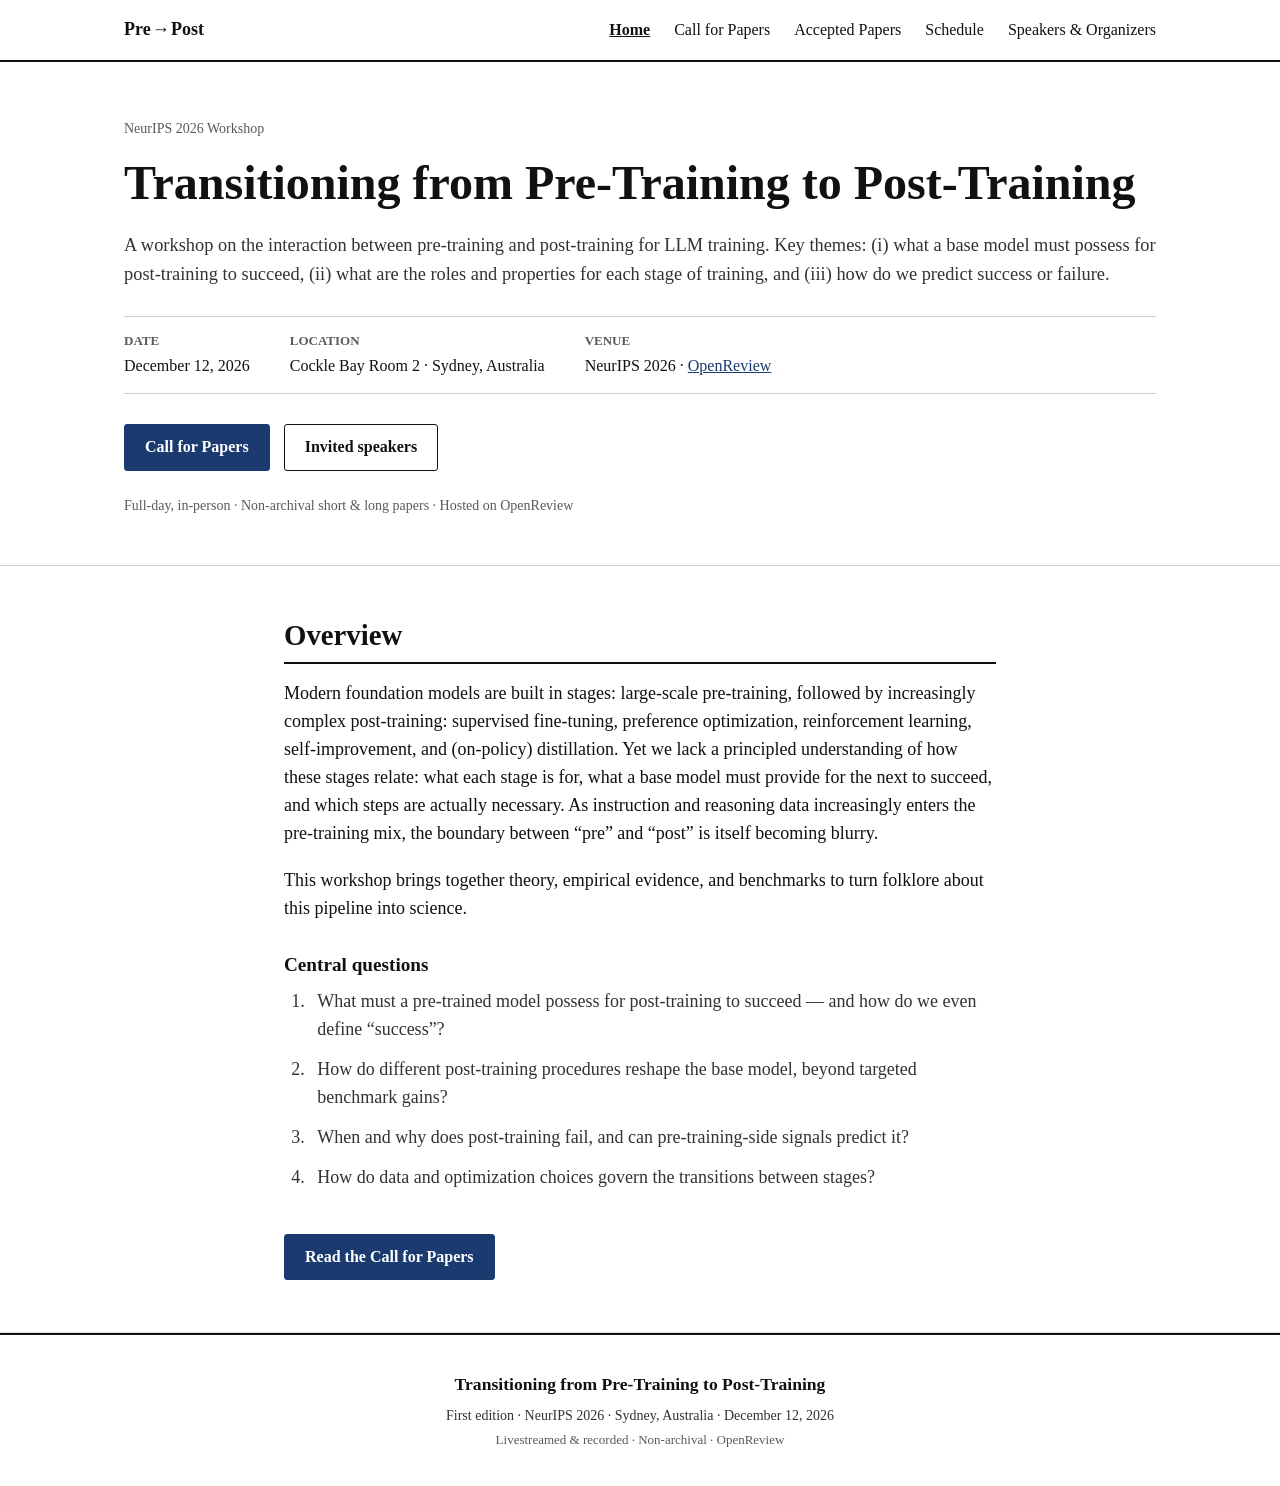
==== commit 004ac027: "Drop the build_site.js generator; set room to Cockle Bay Room 2 The generator had drifted far enough" ====
--- a/index.html
+++ b/index.html
@@ -43,7 +43,7 @@
         </p>
         <dl class="hero__facts">
           <div><dt>Date</dt><dd>December 12, 2026</dd></div>
-          <div><dt>Location</dt><dd>Cockle Bay Room &middot; Sydney, Australia</dd></div>
+          <div><dt>Location</dt><dd>Cockle Bay Room 2 &middot; Sydney, Australia</dd></div>
           <div><dt>Venue</dt><dd>NeurIPS 2026 &middot; <a href="https://openreview.net/group?id=NeurIPS.cc/2026/Workshop/Pre-to-Post">OpenReview</a></dd></div>
         </dl>
         <div class="hero__actions">
--- a/assets/style.css
+++ b/assets/style.css
@@ -307,24 +307,26 @@
 .muted { color: var(--ink-faint); font-size: .9em; }
 
 /* ---------- People (speakers & organizers, clickable) ---------- */
+/* Fixed column grids keep rows full (4 speakers -> 4/2/1, 6 organizers -> 3/2/1)
+   and give every card in a row the same height. */
 .people {
-  display: flex; flex-wrap: wrap; justify-content: center;
-  gap: 26px;
+  display: grid; grid-template-columns: repeat(4, minmax(0, 1fr));
+  gap: 24px;
 }
 .orgs {
-  display: flex; flex-wrap: wrap; justify-content: center;
-  gap: 22px;
+  display: grid; grid-template-columns: repeat(3, minmax(0, 1fr));
+  gap: 22px; max-width: 780px; margin: 0 auto;
 }
 .person {
   display: flex; flex-direction: column; align-items: center; text-align: center;
   gap: 4px; background: var(--paper); border: 1px solid var(--line);
-  padding: 28px 22px 24px; color: var(--ink); text-decoration: none;
-  width: 240px; box-sizing: border-box;
-}
-.orgs .person { width: 220px; padding: 24px 18px 22px; }
+  padding: 28px 14px 24px; color: var(--ink); text-decoration: none;
+  min-width: 0; box-sizing: border-box;
+}
+.orgs .person { padding: 24px 14px 22px; }
 .person:hover { border-color: var(--ink); }
-.person__name { font-family: var(--serif); font-weight: 700; font-size: 1.18rem; margin-top: 6px; }
-.person__affil { font-size: 15px; color: var(--ink-soft); }
+.person__name { font-family: var(--serif); font-weight: 700; font-size: 1.14rem; line-height: 1.3; margin-top: 6px; text-wrap: balance; }
+.person__affil { font-size: 15px; line-height: 1.4; color: var(--ink-soft); text-wrap: balance; }
 .person__ext { font-size: .72em; color: var(--ink-faint); vertical-align: super; }
 .orgs .person__name { font-size: 1.08rem; }
 .orgs .person__affil { font-size: 14px; color: var(--ink-faint); }
@@ -341,6 +343,13 @@
 img.avatar { object-fit: cover; display: block; }
 .avatar[data-initials]::after { content: attr(data-initials); }
 .avatar--sm { width: 92px; height: 92px; font-size: 24px; margin-bottom: 12px; }
+
+@media (max-width: 900px) {
+  .people, .orgs { grid-template-columns: repeat(2, minmax(0, 1fr)); max-width: 560px; margin: 0 auto; }
+}
+@media (max-width: 520px) {
+  .people, .orgs { grid-template-columns: minmax(0, 1fr); max-width: 300px; }
+}
 
 /* ---------- Accepted papers empty state ---------- */
 .empty-state {
